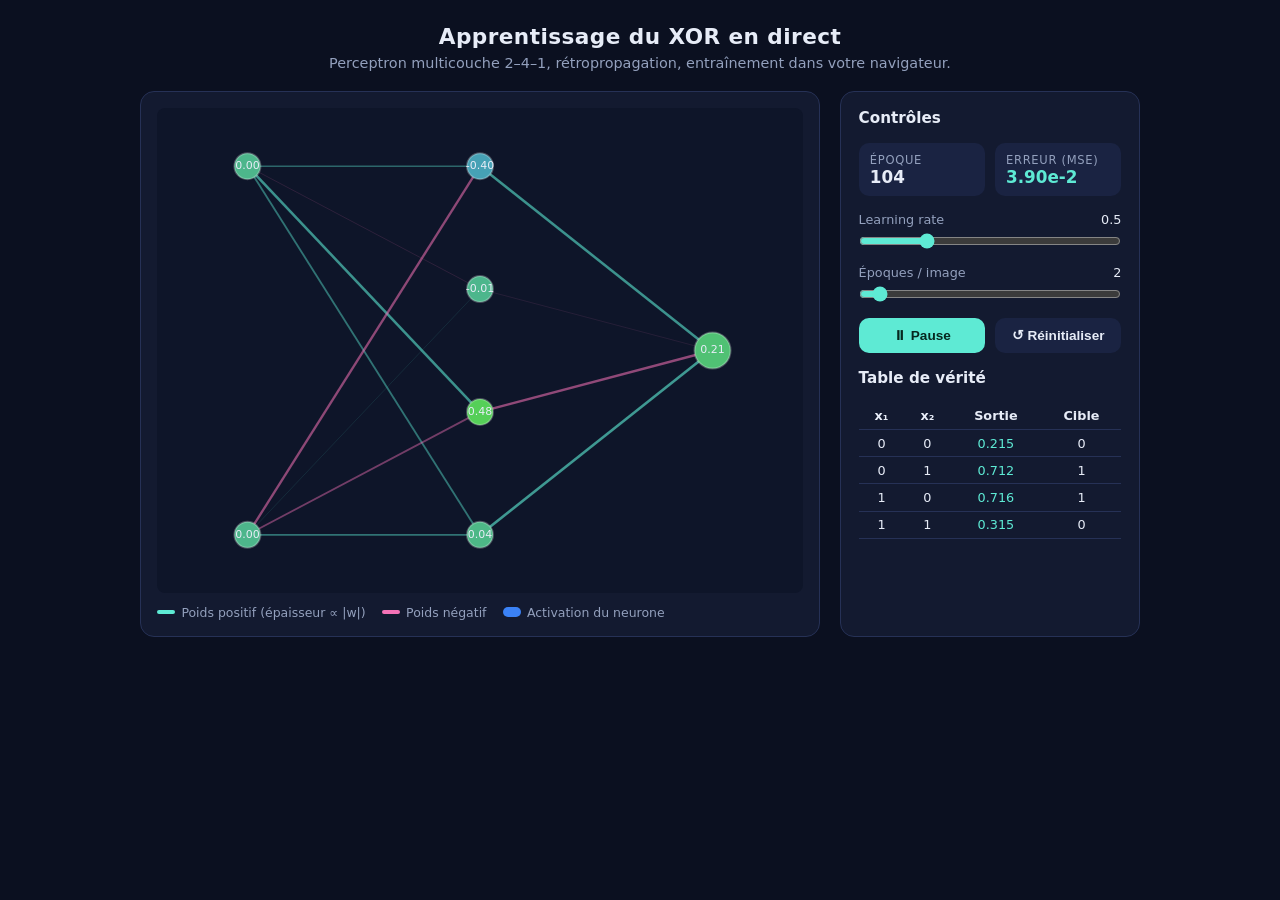
==== projects/reseau-neurones/index.html @ a183a083 "Create index.html" ====
<!doctype html>
<html lang="fr">
<head>
<meta charset="UTF-8" />
<meta name="viewport" content="width=device-width, initial-scale=1.0" />
<title>Démo R&D — Réseau de neurones XOR en direct</title>
<style>
  :root {
    --bg: #0b1020;
    --panel: #131a30;
    --panel-2: #1a2342;
    --text: #e7ecf7;
    --muted: #93a0bd;
    --accent: #5eead4;
    --accent-2: #f59e0b;
    --danger: #f472b6;
    color-scheme: dark;
  }
  * { box-sizing: border-box; margin: 0; padding: 0; }
  body {
    font-family: system-ui, "Segoe UI", Roboto, sans-serif;
    background: var(--bg);
    color: var(--text);
    min-height: 100vh;
    display: flex;
    flex-direction: column;
    align-items: center;
    padding: 1.5rem;
  }
  header { text-align: center; margin-bottom: 1.25rem; }
  header h1 { font-size: 1.35rem; font-weight: 700; letter-spacing: .02em; }
  header p { color: var(--muted); font-size: .9rem; margin-top: .35rem; }
  .layout {
    display: grid;
    grid-template-columns: minmax(0, 1fr) 300px;
    gap: 1.25rem;
    width: 100%;
    max-width: 1000px;
  }
  @media (max-width: 820px) { .layout { grid-template-columns: 1fr; } }
  .canvas-card {
    background: var(--panel);
    border: 1px solid #263156;
    border-radius: 14px;
    padding: 1rem;
    display: flex;
    flex-direction: column;
    gap: .75rem;
  }
  canvas {
    width: 100%;
    height: auto;
    display: block;
    border-radius: 8px;
    background: #0e1529;
    touch-action: none;
  }
  .legend {
    display: flex;
    flex-wrap: wrap;
    gap: 1rem;
    font-size: .78rem;
    color: var(--muted);
  }
  .legend span { display: inline-flex; align-items: center; gap: .4rem; }
  .swatch { width: 18px; height: 4px; border-radius: 2px; display: inline-block; }
  .controls {
    background: var(--panel);
    border: 1px solid #263156;
    border-radius: 14px;
    padding: 1.1rem;
    display: flex;
    flex-direction: column;
    gap: 1rem;
  }
  .controls h2 { font-size: .95rem; font-weight: 600; }
  .metric-grid { display: grid; grid-template-columns: 1fr 1fr; gap: .6rem; }
  .metric {
    background: var(--panel-2);
    border-radius: 10px;
    padding: .6rem .7rem;
  }
  .metric .label { font-size: .72rem; color: var(--muted); text-transform: uppercase; letter-spacing: .06em; }
  .metric .value { font-size: 1.05rem; font-weight: 700; font-variant-numeric: tabular-nums; }
  .metric .value.loss { color: var(--accent); }
  label { font-size: .8rem; color: var(--muted); }
  .field { display: flex; flex-direction: column; gap: .35rem; }
  .field output { color: var(--text); font-variant-numeric: tabular-nums; float: right; }
  input[type="range"] { width: 100%; accent-color: var(--accent); }
  .btn-row { display: flex; gap: .6rem; }
  button {
    flex: 1;
    padding: .6rem .9rem;
    border: none;
    border-radius: 10px;
    font-weight: 600;
    font-size: .85rem;
    cursor: pointer;
    background: var(--panel-2);
    color: var(--text);
    transition: transform .08s ease, background .15s ease;
  }
  button:hover { background: #233058; }
  button:active { transform: scale(.97); }
  button.primary { background: var(--accent); color: #06281f; }
  button.primary:hover { background: #7cf3de; }
  button:focus-visible, input:focus-visible { outline: 2px solid var(--accent-2); outline-offset: 2px; }
  .truth-table { width: 100%; border-collapse: collapse; font-size: .8rem; font-variant-numeric: tabular-nums; }
  .truth-table th, .truth-table td { padding: .35rem .5rem; text-align: center; border-bottom: 1px solid #263156; }
  .truth-table .ok { color: var(--accent); }
  .truth-table .ko { color: var(--danger); }
</style>
</head>
<body>
  <header>
    <h1>Apprentissage du XOR en direct</h1>
    <p>Perceptron multicouche 2–4–1, rétropropagation, entraînement dans votre navigateur.</p>
  </header>

  <div class="layout">
    <section class="canvas-card" aria-label="Visualisation du réseau">
      <canvas id="network-canvas" width="640" height="480" role="img"
              aria-label="Schéma animé du réseau de neurones en cours d'entraînement"></canvas>
      <div class="legend">
        <span><i class="swatch" style="background:#5eead4"></i>Poids positif (épaisseur ∝ |w|)</span>
        <span><i class="swatch" style="background:#f472b6"></i>Poids négatif</span>
        <span><i class="swatch" style="background:#3b82f6;height:10px;border-radius:5px"></i>Activation du neurone</span>
      </div>
    </section>

    <aside class="controls" aria-label="Contrôles de la simulation">
      <h2>Contrôles</h2>
      <div class="metric-grid">
        <div class="metric">
          <div class="label">Époque</div>
          <div class="value" id="epoch-val">0</div>
        </div>
        <div class="metric">
          <div class="label">Erreur (MSE)</div>
          <div class="value loss" id="loss-val">—</div>
        </div>
      </div>

      <div class="field">
        <label for="lr-slider">Learning rate <output id="lr-out">0.5</output></label>
        <input type="range" id="lr-slider" min="0.01" max="2" step="0.01" value="0.5" />
      </div>

      <div class="field">
        <label for="speed-slider">Époques / image <output id="speed-out">2</output></label>
        <input type="range" id="speed-slider" min="1" max="20" step="1" value="2" />
      </div>

      <div class="btn-row">
        <button id="play-btn" class="primary" aria-pressed="true">⏸ Pause</button>
        <button id="reset-btn">↺ Réinitialiser</button>
      </div>

      <h2>Table de vérité</h2>
      <table class="truth-table" aria-live="polite">
        <thead><tr><th>x₁</th><th>x₂</th><th>Sortie</th><th>Cible</th></tr></thead>
        <tbody id="truth-body"></tbody>
      </table>
    </aside>
  </div>

<script>
/* =====================================================================
 * NOTE ARCHITECTURALE
 * Dans votre portfolio réel, ce script est découpé en ES Modules :
 *   js/neural/NeuralNetwork.js  → class NeuralNetwork
 *   js/neural/Visualizer.js     → class NetworkVisualizer
 *   js/neural/main.js           → contrôleur (import des deux, wiring UI)
 * Tout est inliné ici pour rendre le fichier autonome et testable.
 * ===================================================================== */

/* ------------------- MODULE 1 : NeuralNetwork ------------------- */
/* Réseau 2–4–1 (tanh → sigmoïde) résolvant le XOR.
 * API publique :
 *   - forward(x)            : retourne les activations de chaque couche
 *   - trainEpoch(lr)        : une époque complète (4 exemples), renvoie la MSE
 *   - getState()            : snapshot sérialisable (poids, biais, activations)
 * Ne touche NI au DOM NI au canvas : c'est du calcul pur, testable
 * et réutilisable (il vit dans votre dossier js/neural/, pas dans la page). */

class NeuralNetwork {
  constructor(etaTopology = [2, 4, 1], seed = 42) {
    this.sizes = etaTopology;
    // PRNG déterministe (mulberry32) : rendances reproductibles —
    // indispensable pour un affichage stable et des tests unitaires.
    this._rng = this._mulberry32(seed);
    this.reset();
  }

  _mulberry32(a) {
    return function () {
      a |= 0; a = (a + 0x6D2B79F5) | 0;
      let t = Math.imul(a ^ (a >>> 15), 1 | a);
      t = (t + Math.imul(t ^ (t >>> 7), 61 | t)) ^ t;
      return ((t ^ (t >>> 14)) >>> 0) / 4294967296;
    };
  }

  reset() {
    const [nIn, , nOut] = this.sizes;
    // Initialisation Xavier/He : variance proportionnelle à 1/fan-in,
    // évite la saturation des tanh et accélère la convergence.
    this.weights = [];
    this.biases = [];
    for (let l = 0; l < this.sizes.length - 1; l++) {
      const fanIn = this.sizes[l], fanOut = this.sizes[l + 1];
      const scale = Math.sqrt(2 / (fanIn + fanOut));
      const W = new Float64Array(fanIn * fanOut);
      for (let i = 0; i < W.length; i++) W[i] = (this._rng() * 2 - 1) * scale * 3;
      this.weights.push(W);
      this.biases.push(new Float64Array(fanOut)); // biais init à 0
    }
    this.epoch = 0;
    this.lastActivations = this.forward([0, 0]);
    return this.getState();
  }

  /* Passe avant. tanh sur les couches cachées (dérivée simple, sortie
   * centrée), sigmoïde en sortie pour une probabilité ∈ [0, 1].
   * Tableaux typés Float64Array : contiguous memory, zéro GC pressure. */
  forward(input) {
    const acts = [Float64Array.from(input)];
    for (let l = 0; l < this.weights.length; l++) {
      const W = this.weights[l], b = this.biases[l];
      const prev = acts[l], out = new Float64Array(b.length);
      for (let j = 0; j < b.length; j++) {
        let z = b[j];
        for (let i = 0; i < prev.length; i++) z += W[i * b.length + j] * prev[i];
        out[j] = (l === this.weights.length - 1)
          ? 1 / (1 + Math.exp(-z))           // sigmoïde (sortie)
          : Math.tanh(z);                    // tanh (couches cachées)
      }
      acts.push(out);
    }
    return acts;
  }

  /* Rétropropagation sur le mini-batch complet (les 4 exemples du XOR).
   * Retourne la perte quadratique moyenne de l'époque. */
  trainEpoch(lr) {
    const data = [[0,0,0],[0,1,1],[1,0,1],[1,1,0]];
    const L = this.weights.length;
    // Accumulateurs de gradients, réalloués une seule fois par époque.
    const gW = this.weights.map(W => new Float64Array(W.length));
    const gB = this.biases.map(b => new Float64Array(b.length));
    let loss = 0;

    for (const [x1, x2, target] of data) {
      const acts = this.forward([x1, x2]);
      const out = acts[L][0];
      loss += 0.5 * (out - target) ** 2;

      // Delta de sortie : dérivée croisée simplifiée (MSE + sigmoïde).
      let delta = new Float64Array([(out - target) * out * (1 - out)]);
      for (let l = L - 1; l >= 0; l--) {
        const prev = acts[l], W = this.weights[l];
        // Accumulation des gradients
        for (let i = 0; i < prev.length; i++)
          for (let j = 0; j < delta.length; j++)
            gW[l][i * delta.length + j] += prev[i] * delta[j];
        for (let j = 0; j < delta.length; j++) gB[l][j] += delta[j];

        if (l > 0) {
          // Propagation du delta vers la couche précédente (tanh')
          const nextDelta = new Float64Array(prev.length);
          for (let i = 0; i < prev.length; i++) {
            let e = 0;
            for (let j = 0; j < delta.length; j++) e += W[i * delta.length + j] * delta[j];
            nextDelta[i] = e * (1 - prev[i] * prev[i]);
          }
          delta = nextDelta;
        }
      }
    }

    // Descente de gradient (batch, pas de momentum pour rester lisible)
    for (let l = 0; l < L; l++) {
      for (let k = 0; k < this.weights[l].length; k++)
        this.weights[l][k] -= lr * gW[l][k] / 4;
      for (let j = 0; j < this.biases[l].length; j++)
        this.biases[l][j] -= lr * gB[l][j] / 4;
    }

    this.epoch++;
    this.lastActivations = this.forward([0, 0]);
    return loss / 4;
  }

  /* Snapshot immuable de l'état : le visualiseur ne lit JAMAIS les
   * tableaux internes du réseau — découplage total modèle/vue. */
  getState() {
    return {
      epoch: this.epoch,
      sizes: this.sizes.slice(),
      weights: this.weights.map(W => Array.from(W)),
      biases: this.biases.map(b => Array.from(b)),
      activations: this.lastActivations.map(a => Array.from(a)),
    };
  }
}

/* ------------------- MODULE 2 : NetworkVisualizer ------------------- */
/* Responsabilité unique : transformer un état (getState()) en pixels.
 * Ne connaît ni le DOM de contrôle ni la logique d'apprentissage.
 * Boucle interne requestAnimationFrame pilotée de l'extérieur. */

class NetworkVisualizer {
  constructor(canvas) {
    this.canvas = canvas;
    this.ctx = canvas.getContext('2d');
    this.dpr = Math.min(window.devicePixelRatio || 1, 2);
    this.resize();
    window.addEventListener('resize', () => this.resize());
  }

  /* Haute densité de pixels : le canvas est dessiné en dpr× puis
   * réduit en CSS — texte et connexions nets sur écrans Retina. */
  resize() {
    const { clientWidth, clientHeight } = this.canvas;
    this.w = clientWidth; this.h = clientHeight;
    this.canvas.width = clientWidth * this.dpr;
    this.canvas.height = clientHeight * this.dpr;
    this.ctx.setTransform(this.dpr, 0, 0, this.dpr, 0, 0);
  }

  /* Position des neurones, calculée une seule fois par géométrie,
   * pas à chaque frame (layout en colonnes, marges en %). */
  _layout(sizes) {
    const nodes = [];
    const padX = this.w * 0.14, padY = this.h * 0.12;
    sizes.forEach((n, layer) => {
      const x = padX + layer * (this.w - 2 * padX) / (sizes.length - 1);
      for (let i = 0; i < n; i++) {
        const y = n === 1 ? this.h / 2
          : padY + i * (this.h - 2 * padY) / (n - 1);
        nodes.push({ x, y, layer, index: i });
      }
    });
    return nodes;
  }

  render(state) {
    const ctx = this.ctx;
    ctx.clearRect(0, 0, this.w, this.h);
    const nodes = this._layout(state.sizes);

    /* --- Connexions : couleur = signe, épaisseur = |w| ---
     * Le mapping visuel encode directement la grandeur mathématique. */
    let nodeIdx = 0;
    const layerStart = [];
    state.sizes.forEach((n, l) => { layerStart[l] = nodeIdx; nodeIdx += n; });

    for (let l = 0; l < state.weights.length; l++) {
      const W = state.weights[l], nOut = state.sizes[l + 1];
      for (let i = 0; i < state.sizes[l]; i++) {
        for (let j = 0; j < nOut; j++) {
          const w = W[i * nOut + j];
          const a = nodes[layerStart[l] + i], b = nodes[layerStart[l + 1] + j];
          const mag = Math.min(Math.abs(w), 3) / 3;          // normalisation
          const alpha = 0.15 + 0.75 * mag;
          ctx.strokeStyle = w >= 0
            ? `rgba(94, 234, 212, ${alpha})`   // positif → turquoise
            : `rgba(244, 114, 182, ${alpha})`; // négatif → rose
          ctx.lineWidth = 0.5 + 3.5 * mag;
          ctx.beginPath();
          // Léger décalage vertical par neurone de départ : les arêtes
          // qui partagent un nœud ne se superposent pas parfaitement.
          ctx.moveTo(a.x, a.y);
          ctx.lineTo(b.x, b.y);
          ctx.stroke();
        }
      }
    }

    /* --- Neurones : rayon fixe, remplissage = activation ∈ [-1,1] --- */
    let k = 0;
    for (let layer = 0; layer < state.sizes.length; layer++) {
      for (let i = 0; i < state.sizes[layer]; i++, k++) {
        const n = nodes[k];
        const act = state.activations[layer][i] ?? 0;
        const isOutput = layer === state.sizes.length - 1;
        const r = isOutput ? 18 : 13;

        ctx.beginPath();
        ctx.arc(n.x, n.y, r, 0, Math.PI * 2);
        // Interpolation bleu (inactive) → turquoise (active)
        const t = Math.max(0, Math.min(1, (act + 1) / 2));
        ctx.fillStyle = `rgb(${Math.round(59 + 35 * t)}, ${Math.round(130 + 104 * t)}, ${Math.round(246 - 214 * t)})`;
        ctx.fill();
        ctx.lineWidth = 2;
        ctx.strokeStyle = 'rgba(255,255,255,0.25)';
        ctx.stroke();

        // Valeur d'activation affichée (pédagogie)
        ctx.fillStyle = '#e7ecf7';
        ctx.font = '11px system-ui';
        ctx.textAlign = 'center';
        ctx.textBaseline = 'middle';
        ctx.fillText(act.toFixed(2), n.x, n.y);
      }
    }
  }
}

/* ------------------- MODULE 3 : main (contrôleur) ------------------- */
/* Seul endroit où l'on parle au DOM. Principe clé : les événements
 * 'input' ne font QUE muter une variable — tout le travail lourd est
 * regroupé dans la boucle rAF, une seule écriture DOM par frame. */

const $ = id => document.getElementById(id);
const net = new NeuralNetwork([2, 4, 1]);
const viz = new NetworkVisualizer($('network-canvas'));

const params = { lr: 0.5, epochsPerFrame: 2, running: true };
let lastState = net.getState();

/* Regroupement des mises à jour DOM : lire layout → écrire → relayout
 * est coûteux ; on n'écrit qu'une fois par image, dans le rAF. */
function updateDOM(state, loss) {
  $('epoch-val').textContent = state.epoch;
  $('loss-val').textContent = loss == null ? '—' : loss.toExponential(2);
  const rows = [[0,0],[0,1],[1,0],[1,1]];
  const targets = [0, 1, 1, 0];
  $('truth-body').innerHTML = rows.map(([a, b], i) => {
    const out = net.forward([a, b]).at(-1)[0];
    const ok = Math.round(out) === targets[i];
    return `<tr><td>${a}</td><td>${b}</td><td class="${ok ? 'ok' : 'ko'}">${out.toFixed(3)}</td><td>${targets[i]}</td></tr>`;
  }).join('');
}

/* Boucle d'animation unique : 60 FPS = ~16.7 ms de budget par image.
 * On entraîne N époques (< 1 ms chacune), on pique un snapshot, on
 * redessine, on met à jour le texte. Aucun setInterval, aucun setTimeout. */
function frame() {
  if (params.running) {
    let loss = null;
    for (let e = 0; e < params.epochsPerFrame; e++) loss = net.trainEpoch(params.lr);
    lastState = net.getState();
    updateDOM(lastState, loss);
  }
  viz.render(lastState);
  requestAnimationFrame(frame);
}

/* Contrôles : délégation d'événements + pas de travail dans le handler */
$('lr-slider').addEventListener('input', e => {
  params.lr = +e.target.value;
  $('lr-out').textContent = params.lr.toFixed(2);
});
$('speed-slider').addEventListener('input', e => {
  params.epochsPerFrame = +e.target.value;
  $('speed-out').textContent = params.epochsPerFrame;
});
$('play-btn').addEventListener('click', e => {
  params.running = !params.running;
  e.target.textContent = params.running ? '⏸ Pause' : '▶ Lecture';
  e.target.setAttribute('aria-pressed', String(params.running));
});
$('reset-btn').addEventListener('click', () => {
  lastState = net.reset();
  updateDOM(lastState, null);
});

updateDOM(lastState, null);
requestAnimationFrame(frame);
</script>
</body>
</html>
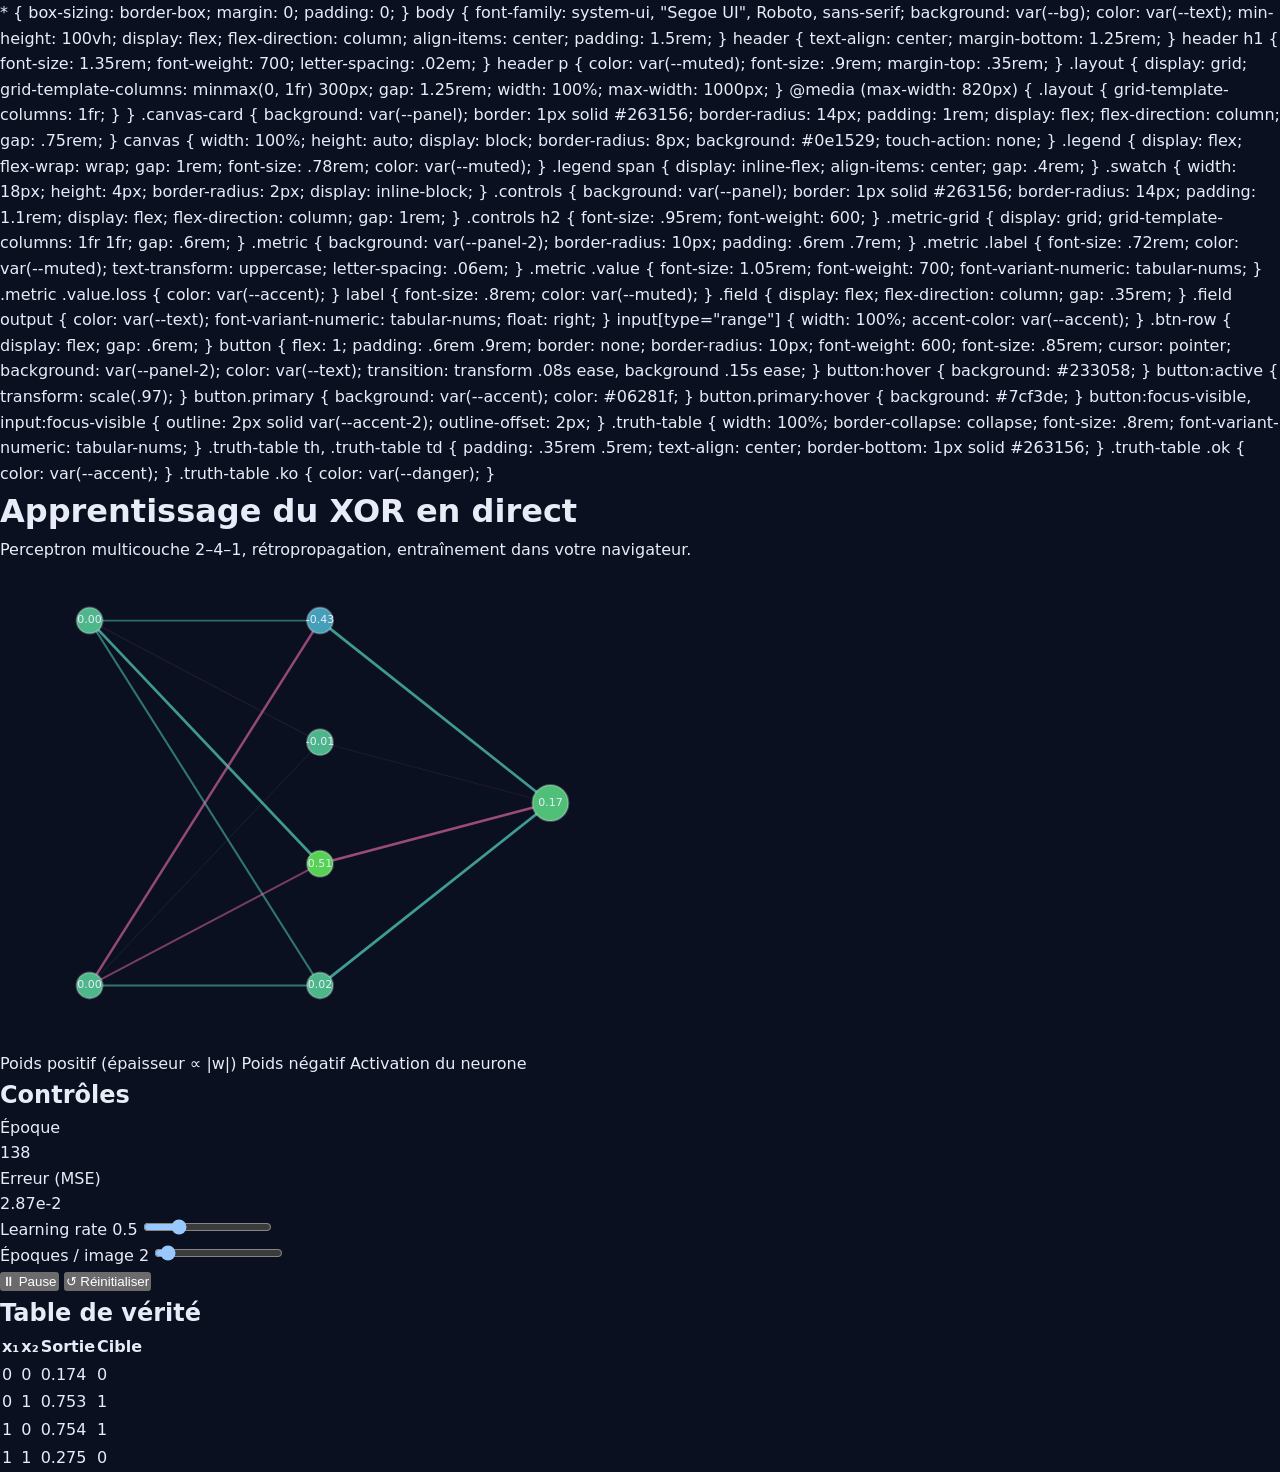
==== commit e60422a7: "Update index.html new head" ====
--- a/projects/reseau-neurones/index.html
+++ b/projects/reseau-neurones/index.html
@@ -1,21 +1,13 @@
 <!doctype html>
 <html lang="fr">
 <head>
-<meta charset="UTF-8" />
-<meta name="viewport" content="width=device-width, initial-scale=1.0" />
-<title>Démo R&D — Réseau de neurones XOR en direct</title>
-<style>
-  :root {
-    --bg: #0b1020;
-    --panel: #131a30;
-    --panel-2: #1a2342;
-    --text: #e7ecf7;
-    --muted: #93a0bd;
-    --accent: #5eead4;
-    --accent-2: #f59e0b;
-    --danger: #f472b6;
-    color-scheme: dark;
-  }
+  <meta charset="UTF-8">
+  <meta name="viewport" content="width=device-width, initial-scale=1.0">
+  <title>Réseau de neurones en direct — Démo R&amp;D</title>
+  <!-- 3 niveaux de dossier pour remonter à la racine -->
+  <link rel="stylesheet" href="../../../css/common.css">
+  <link rel="stylesheet" href="assets/css/demo.css">
+</head>
   * { box-sizing: border-box; margin: 0; padding: 0; }
   body {
     font-family: system-ui, "Segoe UI", Roboto, sans-serif;
--- a/css/common.css
+++ b/css/common.css
@@ -0,0 +1,56 @@
+/* =====================================================================
+   common.css — socle partagé par TOUTES les pages du site.
+   Contient : variables de design, reset minimal, header, footer,
+   conteneurs. Rien de spécifique à une page.
+   ===================================================================== */
+
+/* --- Design system : la seule source de vérité des couleurs --- */
+:root {
+  --bg: #0b1020;          /* fond principal */
+  --panel: #131a30;      /* surfaces (cartes) */
+  --border: #263156;     /* bordures discrètes */
+  --text: #e7ecf7;       /* texte principal */
+  --muted: #93a0bd;       /* texte secondaire */
+  --accent: #5eead4;     /* turquoise : liens, actions */
+  --accent-2: #f59e0b;   /* ambre : focus, éléments secondaires */
+  --maxw: 1000px;        /* largeur de lecture */
+  color-scheme: dark;    /* dit au navigateur : thème sombre */
+}
+
+* { box-sizing: border-box; margin: 0; padding: 0; }
+
+body {
+  font-family: system-ui, "Segoe UI", Roboto, sans-serif;
+  background: var(--bg);
+  color: var(--text);
+  line-height: 1.6;
+}
+
+.container { max-width: var(--maxw); margin: 0 auto; padding: 0 1.25rem; }
+
+/* --- Header sticky : toujours accessible, nav visible --- */
+.site-header {
+  position: sticky; top: 0; z-index: 50;
+  background: rgba(11, 16, 32, 0.85);
+  backdrop-filter: blur(8px);
+  border-bottom: 1px solid var(--border);
+}
+.site-header .nav {
+  display: flex; align-items: center; justify-content: space-between;
+  padding-block: 0.9rem;
+}
+.logo { color: var(--text); text-decoration: none; font-weight: 700; letter-spacing: .02em; }
+.nav-links { display: flex; gap: 1.4rem; list-style: none; flex-wrap: wrap; }
+.nav-links a { color: var(--muted); text-decoration: none; font-size: .9rem; }
+.nav-links a:hover, .nav-links a:focus-visible { color: var(--accent); }
+
+/* --- Footer --- */
+.site-footer { border-top: 1px solid var(--border); margin-top: 3rem; }
+.site-footer p { color: var(--muted); font-size: .8rem; padding-block: 1.5rem; }
+
+/* --- Accessibilité clavier : jamais de focus invisible --- */
+:focus-visible { outline: 2px solid var(--accent-2); outline-offset: 2px; }
+
+@media (prefers-reduced-motion: reduce) {
+  * { scroll-behavior: auto !important; transition: none !important; }
+}
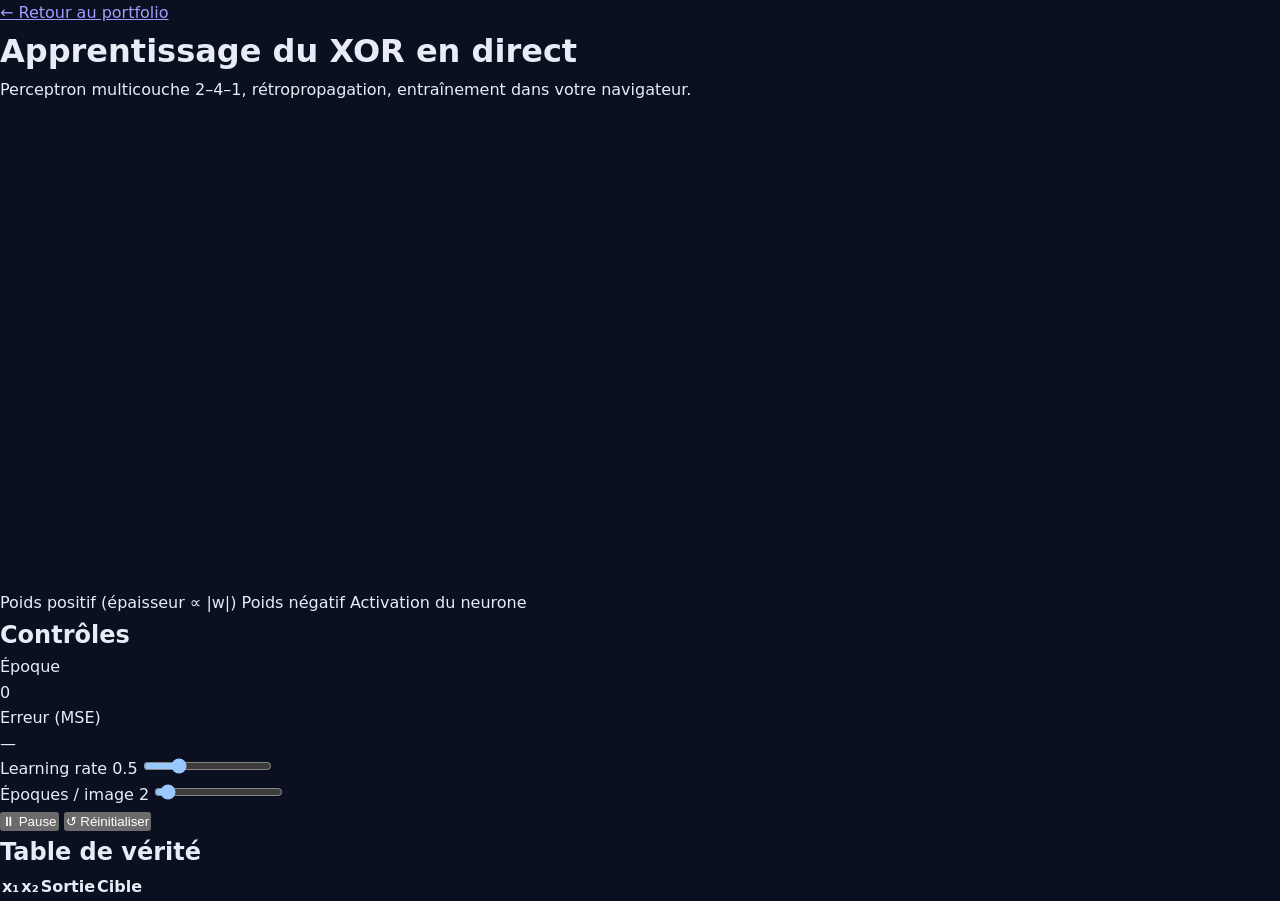
==== commit 0f807c24: "Update index.html new start" ====
--- a/projects/reseau-neurones/index.html
+++ b/projects/reseau-neurones/index.html
@@ -3,107 +3,21 @@
 <head>
   <meta charset="UTF-8">
   <meta name="viewport" content="width=device-width, initial-scale=1.0">
+  <meta name="description" content="Démo interactive : un réseau de neurones s'entraîne en direct dans le navigateur (XOR, rétropropagation, Vanilla JS + Canvas).">
   <title>Réseau de neurones en direct — Démo R&amp;D</title>
-  <!-- 3 niveaux de dossier pour remonter à la racine -->
+
+  <!-- L'ORDRE COMPTE : common.css (variables :root) AVANT demo.css.
+       3 niveaux de dossier pour remonter à la racine du site. -->
   <link rel="stylesheet" href="../../../css/common.css">
   <link rel="stylesheet" href="assets/css/demo.css">
 </head>
-  * { box-sizing: border-box; margin: 0; padding: 0; }
-  body {
-    font-family: system-ui, "Segoe UI", Roboto, sans-serif;
-    background: var(--bg);
-    color: var(--text);
-    min-height: 100vh;
-    display: flex;
-    flex-direction: column;
-    align-items: center;
-    padding: 1.5rem;
-  }
-  header { text-align: center; margin-bottom: 1.25rem; }
-  header h1 { font-size: 1.35rem; font-weight: 700; letter-spacing: .02em; }
-  header p { color: var(--muted); font-size: .9rem; margin-top: .35rem; }
-  .layout {
-    display: grid;
-    grid-template-columns: minmax(0, 1fr) 300px;
-    gap: 1.25rem;
-    width: 100%;
-    max-width: 1000px;
-  }
-  @media (max-width: 820px) { .layout { grid-template-columns: 1fr; } }
-  .canvas-card {
-    background: var(--panel);
-    border: 1px solid #263156;
-    border-radius: 14px;
-    padding: 1rem;
-    display: flex;
-    flex-direction: column;
-    gap: .75rem;
-  }
-  canvas {
-    width: 100%;
-    height: auto;
-    display: block;
-    border-radius: 8px;
-    background: #0e1529;
-    touch-action: none;
-  }
-  .legend {
-    display: flex;
-    flex-wrap: wrap;
-    gap: 1rem;
-    font-size: .78rem;
-    color: var(--muted);
-  }
-  .legend span { display: inline-flex; align-items: center; gap: .4rem; }
-  .swatch { width: 18px; height: 4px; border-radius: 2px; display: inline-block; }
-  .controls {
-    background: var(--panel);
-    border: 1px solid #263156;
-    border-radius: 14px;
-    padding: 1.1rem;
-    display: flex;
-    flex-direction: column;
-    gap: 1rem;
-  }
-  .controls h2 { font-size: .95rem; font-weight: 600; }
-  .metric-grid { display: grid; grid-template-columns: 1fr 1fr; gap: .6rem; }
-  .metric {
-    background: var(--panel-2);
-    border-radius: 10px;
-    padding: .6rem .7rem;
-  }
-  .metric .label { font-size: .72rem; color: var(--muted); text-transform: uppercase; letter-spacing: .06em; }
-  .metric .value { font-size: 1.05rem; font-weight: 700; font-variant-numeric: tabular-nums; }
-  .metric .value.loss { color: var(--accent); }
-  label { font-size: .8rem; color: var(--muted); }
-  .field { display: flex; flex-direction: column; gap: .35rem; }
-  .field output { color: var(--text); font-variant-numeric: tabular-nums; float: right; }
-  input[type="range"] { width: 100%; accent-color: var(--accent); }
-  .btn-row { display: flex; gap: .6rem; }
-  button {
-    flex: 1;
-    padding: .6rem .9rem;
-    border: none;
-    border-radius: 10px;
-    font-weight: 600;
-    font-size: .85rem;
-    cursor: pointer;
-    background: var(--panel-2);
-    color: var(--text);
-    transition: transform .08s ease, background .15s ease;
-  }
-  button:hover { background: #233058; }
-  button:active { transform: scale(.97); }
-  button.primary { background: var(--accent); color: #06281f; }
-  button.primary:hover { background: #7cf3de; }
-  button:focus-visible, input:focus-visible { outline: 2px solid var(--accent-2); outline-offset: 2px; }
-  .truth-table { width: 100%; border-collapse: collapse; font-size: .8rem; font-variant-numeric: tabular-nums; }
-  .truth-table th, .truth-table td { padding: .35rem .5rem; text-align: center; border-bottom: 1px solid #263156; }
-  .truth-table .ok { color: var(--accent); }
-  .truth-table .ko { color: var(--danger); }
-</style>
-</head>
 <body>
+
+  <!-- Lien retour : la boucle de navigation est fermée -->
+  <p class="back-link">
+    <a href="../../../index.html">← Retour au portfolio</a>
+  </p>
+
   <header>
     <h1>Apprentissage du XOR en direct</h1>
     <p>Perceptron multicouche 2–4–1, rétropropagation, entraînement dans votre navigateur.</p>
@@ -156,310 +70,8 @@
     </aside>
   </div>
 
-<script>
-/* =====================================================================
- * NOTE ARCHITECTURALE
- * Dans votre portfolio réel, ce script est découpé en ES Modules :
- *   js/neural/NeuralNetwork.js  → class NeuralNetwork
- *   js/neural/Visualizer.js     → class NetworkVisualizer
- *   js/neural/main.js           → contrôleur (import des deux, wiring UI)
- * Tout est inliné ici pour rendre le fichier autonome et testable.
- * ===================================================================== */
-
-/* ------------------- MODULE 1 : NeuralNetwork ------------------- */
-/* Réseau 2–4–1 (tanh → sigmoïde) résolvant le XOR.
- * API publique :
- *   - forward(x)            : retourne les activations de chaque couche
- *   - trainEpoch(lr)        : une époque complète (4 exemples), renvoie la MSE
- *   - getState()            : snapshot sérialisable (poids, biais, activations)
- * Ne touche NI au DOM NI au canvas : c'est du calcul pur, testable
- * et réutilisable (il vit dans votre dossier js/neural/, pas dans la page). */
-
-class NeuralNetwork {
-  constructor(etaTopology = [2, 4, 1], seed = 42) {
-    this.sizes = etaTopology;
-    // PRNG déterministe (mulberry32) : rendances reproductibles —
-    // indispensable pour un affichage stable et des tests unitaires.
-    this._rng = this._mulberry32(seed);
-    this.reset();
-  }
-
-  _mulberry32(a) {
-    return function () {
-      a |= 0; a = (a + 0x6D2B79F5) | 0;
-      let t = Math.imul(a ^ (a >>> 15), 1 | a);
-      t = (t + Math.imul(t ^ (t >>> 7), 61 | t)) ^ t;
-      return ((t ^ (t >>> 14)) >>> 0) / 4294967296;
-    };
-  }
-
-  reset() {
-    const [nIn, , nOut] = this.sizes;
-    // Initialisation Xavier/He : variance proportionnelle à 1/fan-in,
-    // évite la saturation des tanh et accélère la convergence.
-    this.weights = [];
-    this.biases = [];
-    for (let l = 0; l < this.sizes.length - 1; l++) {
-      const fanIn = this.sizes[l], fanOut = this.sizes[l + 1];
-      const scale = Math.sqrt(2 / (fanIn + fanOut));
-      const W = new Float64Array(fanIn * fanOut);
-      for (let i = 0; i < W.length; i++) W[i] = (this._rng() * 2 - 1) * scale * 3;
-      this.weights.push(W);
-      this.biases.push(new Float64Array(fanOut)); // biais init à 0
-    }
-    this.epoch = 0;
-    this.lastActivations = this.forward([0, 0]);
-    return this.getState();
-  }
-
-  /* Passe avant. tanh sur les couches cachées (dérivée simple, sortie
-   * centrée), sigmoïde en sortie pour une probabilité ∈ [0, 1].
-   * Tableaux typés Float64Array : contiguous memory, zéro GC pressure. */
-  forward(input) {
-    const acts = [Float64Array.from(input)];
-    for (let l = 0; l < this.weights.length; l++) {
-      const W = this.weights[l], b = this.biases[l];
-      const prev = acts[l], out = new Float64Array(b.length);
-      for (let j = 0; j < b.length; j++) {
-        let z = b[j];
-        for (let i = 0; i < prev.length; i++) z += W[i * b.length + j] * prev[i];
-        out[j] = (l === this.weights.length - 1)
-          ? 1 / (1 + Math.exp(-z))           // sigmoïde (sortie)
-          : Math.tanh(z);                    // tanh (couches cachées)
-      }
-      acts.push(out);
-    }
-    return acts;
-  }
-
-  /* Rétropropagation sur le mini-batch complet (les 4 exemples du XOR).
-   * Retourne la perte quadratique moyenne de l'époque. */
-  trainEpoch(lr) {
-    const data = [[0,0,0],[0,1,1],[1,0,1],[1,1,0]];
-    const L = this.weights.length;
-    // Accumulateurs de gradients, réalloués une seule fois par époque.
-    const gW = this.weights.map(W => new Float64Array(W.length));
-    const gB = this.biases.map(b => new Float64Array(b.length));
-    let loss = 0;
-
-    for (const [x1, x2, target] of data) {
-      const acts = this.forward([x1, x2]);
-      const out = acts[L][0];
-      loss += 0.5 * (out - target) ** 2;
-
-      // Delta de sortie : dérivée croisée simplifiée (MSE + sigmoïde).
-      let delta = new Float64Array([(out - target) * out * (1 - out)]);
-      for (let l = L - 1; l >= 0; l--) {
-        const prev = acts[l], W = this.weights[l];
-        // Accumulation des gradients
-        for (let i = 0; i < prev.length; i++)
-          for (let j = 0; j < delta.length; j++)
-            gW[l][i * delta.length + j] += prev[i] * delta[j];
-        for (let j = 0; j < delta.length; j++) gB[l][j] += delta[j];
-
-        if (l > 0) {
-          // Propagation du delta vers la couche précédente (tanh')
-          const nextDelta = new Float64Array(prev.length);
-          for (let i = 0; i < prev.length; i++) {
-            let e = 0;
-            for (let j = 0; j < delta.length; j++) e += W[i * delta.length + j] * delta[j];
-            nextDelta[i] = e * (1 - prev[i] * prev[i]);
-          }
-          delta = nextDelta;
-        }
-      }
-    }
-
-    // Descente de gradient (batch, pas de momentum pour rester lisible)
-    for (let l = 0; l < L; l++) {
-      for (let k = 0; k < this.weights[l].length; k++)
-        this.weights[l][k] -= lr * gW[l][k] / 4;
-      for (let j = 0; j < this.biases[l].length; j++)
-        this.biases[l][j] -= lr * gB[l][j] / 4;
-    }
-
-    this.epoch++;
-    this.lastActivations = this.forward([0, 0]);
-    return loss / 4;
-  }
-
-  /* Snapshot immuable de l'état : le visualiseur ne lit JAMAIS les
-   * tableaux internes du réseau — découplage total modèle/vue. */
-  getState() {
-    return {
-      epoch: this.epoch,
-      sizes: this.sizes.slice(),
-      weights: this.weights.map(W => Array.from(W)),
-      biases: this.biases.map(b => Array.from(b)),
-      activations: this.lastActivations.map(a => Array.from(a)),
-    };
-  }
-}
-
-/* ------------------- MODULE 2 : NetworkVisualizer ------------------- */
-/* Responsabilité unique : transformer un état (getState()) en pixels.
- * Ne connaît ni le DOM de contrôle ni la logique d'apprentissage.
- * Boucle interne requestAnimationFrame pilotée de l'extérieur. */
-
-class NetworkVisualizer {
-  constructor(canvas) {
-    this.canvas = canvas;
-    this.ctx = canvas.getContext('2d');
-    this.dpr = Math.min(window.devicePixelRatio || 1, 2);
-    this.resize();
-    window.addEventListener('resize', () => this.resize());
-  }
-
-  /* Haute densité de pixels : le canvas est dessiné en dpr× puis
-   * réduit en CSS — texte et connexions nets sur écrans Retina. */
-  resize() {
-    const { clientWidth, clientHeight } = this.canvas;
-    this.w = clientWidth; this.h = clientHeight;
-    this.canvas.width = clientWidth * this.dpr;
-    this.canvas.height = clientHeight * this.dpr;
-    this.ctx.setTransform(this.dpr, 0, 0, this.dpr, 0, 0);
-  }
-
-  /* Position des neurones, calculée une seule fois par géométrie,
-   * pas à chaque frame (layout en colonnes, marges en %). */
-  _layout(sizes) {
-    const nodes = [];
-    const padX = this.w * 0.14, padY = this.h * 0.12;
-    sizes.forEach((n, layer) => {
-      const x = padX + layer * (this.w - 2 * padX) / (sizes.length - 1);
-      for (let i = 0; i < n; i++) {
-        const y = n === 1 ? this.h / 2
-          : padY + i * (this.h - 2 * padY) / (n - 1);
-        nodes.push({ x, y, layer, index: i });
-      }
-    });
-    return nodes;
-  }
-
-  render(state) {
-    const ctx = this.ctx;
-    ctx.clearRect(0, 0, this.w, this.h);
-    const nodes = this._layout(state.sizes);
-
-    /* --- Connexions : couleur = signe, épaisseur = |w| ---
-     * Le mapping visuel encode directement la grandeur mathématique. */
-    let nodeIdx = 0;
-    const layerStart = [];
-    state.sizes.forEach((n, l) => { layerStart[l] = nodeIdx; nodeIdx += n; });
-
-    for (let l = 0; l < state.weights.length; l++) {
-      const W = state.weights[l], nOut = state.sizes[l + 1];
-      for (let i = 0; i < state.sizes[l]; i++) {
-        for (let j = 0; j < nOut; j++) {
-          const w = W[i * nOut + j];
-          const a = nodes[layerStart[l] + i], b = nodes[layerStart[l + 1] + j];
-          const mag = Math.min(Math.abs(w), 3) / 3;          // normalisation
-          const alpha = 0.15 + 0.75 * mag;
-          ctx.strokeStyle = w >= 0
-            ? `rgba(94, 234, 212, ${alpha})`   // positif → turquoise
-            : `rgba(244, 114, 182, ${alpha})`; // négatif → rose
-          ctx.lineWidth = 0.5 + 3.5 * mag;
-          ctx.beginPath();
-          // Léger décalage vertical par neurone de départ : les arêtes
-          // qui partagent un nœud ne se superposent pas parfaitement.
-          ctx.moveTo(a.x, a.y);
-          ctx.lineTo(b.x, b.y);
-          ctx.stroke();
-        }
-      }
-    }
-
-    /* --- Neurones : rayon fixe, remplissage = activation ∈ [-1,1] --- */
-    let k = 0;
-    for (let layer = 0; layer < state.sizes.length; layer++) {
-      for (let i = 0; i < state.sizes[layer]; i++, k++) {
-        const n = nodes[k];
-        const act = state.activations[layer][i] ?? 0;
-        const isOutput = layer === state.sizes.length - 1;
-        const r = isOutput ? 18 : 13;
-
-        ctx.beginPath();
-        ctx.arc(n.x, n.y, r, 0, Math.PI * 2);
-        // Interpolation bleu (inactive) → turquoise (active)
-        const t = Math.max(0, Math.min(1, (act + 1) / 2));
-        ctx.fillStyle = `rgb(${Math.round(59 + 35 * t)}, ${Math.round(130 + 104 * t)}, ${Math.round(246 - 214 * t)})`;
-        ctx.fill();
-        ctx.lineWidth = 2;
-        ctx.strokeStyle = 'rgba(255,255,255,0.25)';
-        ctx.stroke();
-
-        // Valeur d'activation affichée (pédagogie)
-        ctx.fillStyle = '#e7ecf7';
-        ctx.font = '11px system-ui';
-        ctx.textAlign = 'center';
-        ctx.textBaseline = 'middle';
-        ctx.fillText(act.toFixed(2), n.x, n.y);
-      }
-    }
-  }
-}
-
-/* ------------------- MODULE 3 : main (contrôleur) ------------------- */
-/* Seul endroit où l'on parle au DOM. Principe clé : les événements
- * 'input' ne font QUE muter une variable — tout le travail lourd est
- * regroupé dans la boucle rAF, une seule écriture DOM par frame. */
-
-const $ = id => document.getElementById(id);
-const net = new NeuralNetwork([2, 4, 1]);
-const viz = new NetworkVisualizer($('network-canvas'));
-
-const params = { lr: 0.5, epochsPerFrame: 2, running: true };
-let lastState = net.getState();
-
-/* Regroupement des mises à jour DOM : lire layout → écrire → relayout
- * est coûteux ; on n'écrit qu'une fois par image, dans le rAF. */
-function updateDOM(state, loss) {
-  $('epoch-val').textContent = state.epoch;
-  $('loss-val').textContent = loss == null ? '—' : loss.toExponential(2);
-  const rows = [[0,0],[0,1],[1,0],[1,1]];
-  const targets = [0, 1, 1, 0];
-  $('truth-body').innerHTML = rows.map(([a, b], i) => {
-    const out = net.forward([a, b]).at(-1)[0];
-    const ok = Math.round(out) === targets[i];
-    return `<tr><td>${a}</td><td>${b}</td><td class="${ok ? 'ok' : 'ko'}">${out.toFixed(3)}</td><td>${targets[i]}</td></tr>`;
-  }).join('');
-}
-
-/* Boucle d'animation unique : 60 FPS = ~16.7 ms de budget par image.
- * On entraîne N époques (< 1 ms chacune), on pique un snapshot, on
- * redessine, on met à jour le texte. Aucun setInterval, aucun setTimeout. */
-function frame() {
-  if (params.running) {
-    let loss = null;
-    for (let e = 0; e < params.epochsPerFrame; e++) loss = net.trainEpoch(params.lr);
-    lastState = net.getState();
-    updateDOM(lastState, loss);
-  }
-  viz.render(lastState);
-  requestAnimationFrame(frame);
-}
-
-/* Contrôles : délégation d'événements + pas de travail dans le handler */
-$('lr-slider').addEventListener('input', e => {
-  params.lr = +e.target.value;
-  $('lr-out').textContent = params.lr.toFixed(2);
-});
-$('speed-slider').addEventListener('input', e => {
-  params.epochsPerFrame = +e.target.value;
-  $('speed-out').textContent = params.epochsPerFrame;
-});
-$('play-btn').addEventListener('click', e => {
-  params.running = !params.running;
-  e.target.textContent = params.running ? '⏸ Pause' : '▶ Lecture';
-  e.target.setAttribute('aria-pressed', String(params.running));
-});
-$('reset-btn').addEventListener('click', () => {
-  lastState = net.reset();
-  updateDOM(lastState, null);
-});
-
-updateDOM(lastState, null);
-requestAnimationFrame(frame);
-</script>
+  <!-- type="module" : ES Modules activés, script automatiquement
+       différé (exécuté après le HTML) et en mode strict. -->
+  <script type="module" src="assets/js/neural/main.js"></script>
 </body>
 </html>
